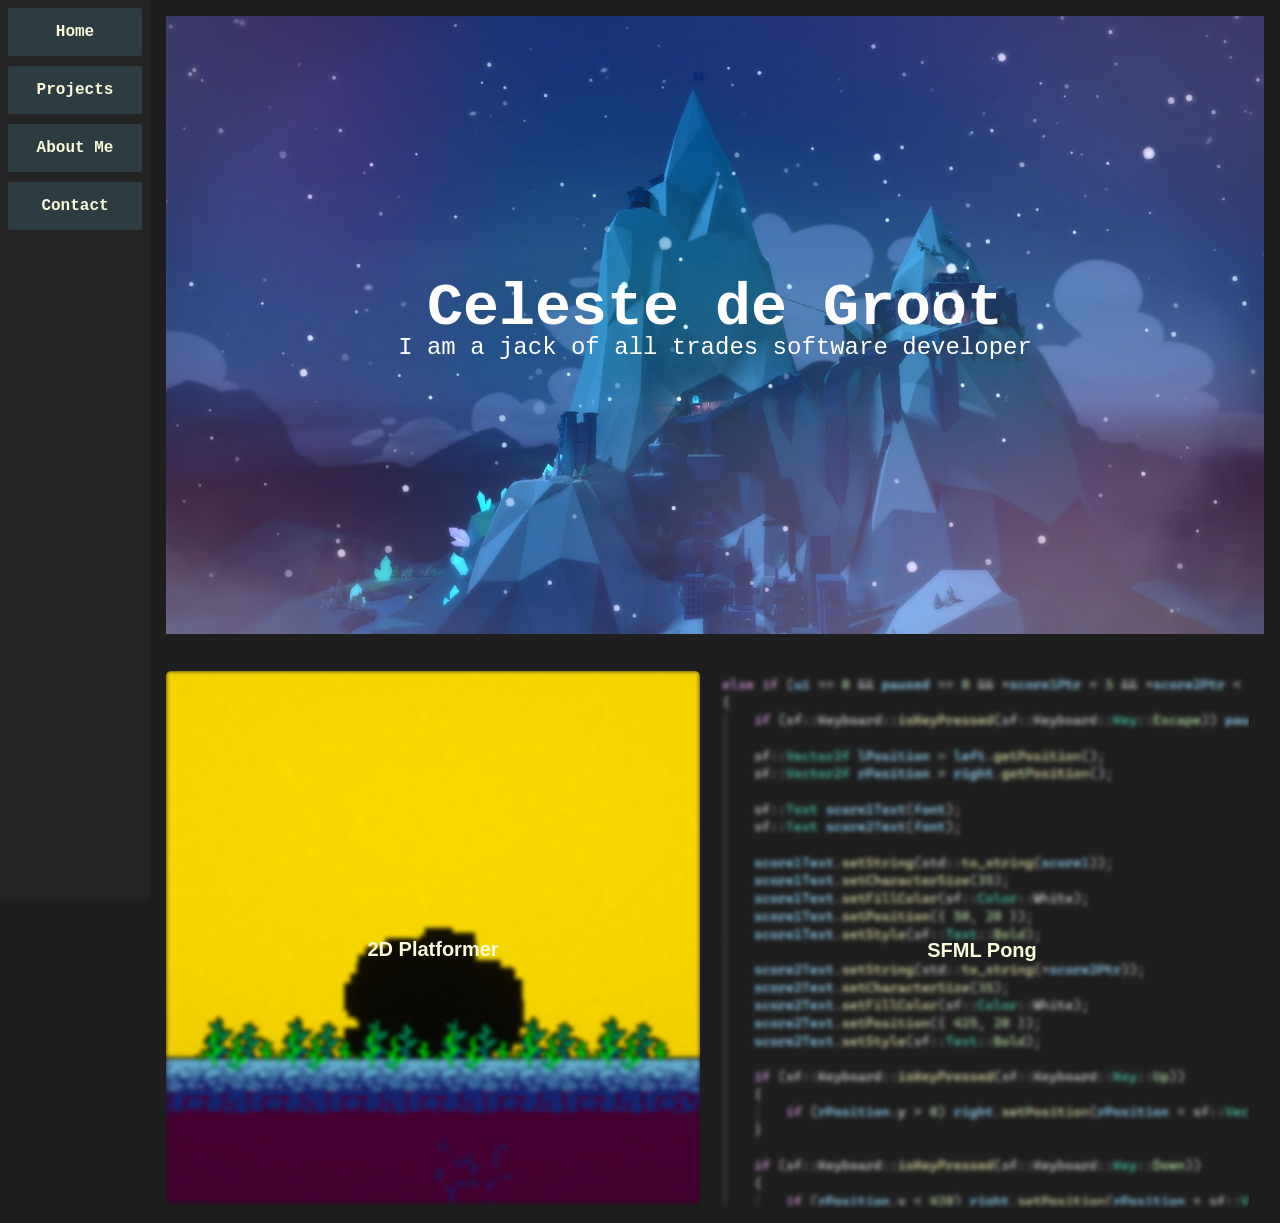
==== index.html @ 7720420e "Added home page" ====
<!DOCTYPE html>
<html lang="en">
<head>
    <meta charset="UTF-8">
    <meta name="viewport" content="width=device-width, initial-scale=1.0">
    <title>Celeste - Portfolio</title>
    <link rel="icon" type="image/x-icon" href="/favicon.ico">
    <link rel="stylesheet" href="styles.css">
</head>
<body>
    <div class="page-container">
        <div class="nav-bar">
            <a href="/#">Home</a>
            <a href="/#projects">Projects</a>
            <a href="/#about">About Me</a>
            <a href="/#contact">Contact</a>
        </div>

        <div class="content">
            <div class="home">
                <img src="/images/celestemountain.jpg" alt="Background image of a mountain">
                <h1>Celeste de Groot</h1>
                <p>I am a jack of all trades software developer</p>
            </div>

            <div class="projects" id="projects">
                <button type="button" onclick="location.href='/projects/2d-platformer';">
                    <h2>2D Platformer</h2>
                    <img src="/images/2d-platformer-bg.png" alt="2d-platformer preview">
                </button>

                <button type="button" onclick="location.href='/projects/sfml-pong';">
                    <h2>SFML Pong</h2>
                    <img src="/images/sfml-pong-bg.png" alt="sfml-pong preview">
                </button>
            </div>
        </div>
    </div>
</body>
</html>
---- styles.css ----
* {
    margin: 0;
    padding: 0;
    box-sizing: border-box;
    color: rgb(250, 250, 220);
}

body {
    background-color: rgb(30, 30, 30);
    font-family: 'JetBrains Mono', monospace;
    height: 100%;
}

html::-webkit-scrollbar {
    width: 0px;
}

.page-container {
    display: flex;
    flex-direction: row;
    height: 100%;
    width: 100%;
}

.nav-bar {
    position: fixed;
    z-index: 1;
    height: 100%;
    width: 150px;
    display: flex;
    justify-content: flex-start;
    flex-direction: column;
    padding: 3px;
    background-color: rgb(35, 35, 35);
}

.content {
    width: 100%;
    position: static;
    overflow: auto;
    margin-left: 150px;
}

.nav-bar a {
    display: block;
    background-color: rgb(45, 60, 65);
    padding: 15px 20px;
    margin: 5px;
    border-radius: 2px;
    text-decoration: none;
    text-align: center;
    font-weight: bold;
    transition: background-color 0.3s ease;
}

.nav-bar a:hover {
    background-color: rgb(60, 75, 80);
}

.home {
    position: relative;
    padding: relative;
    text-align: center;
    width: 100%;
    padding: 1rem;
}

.home img {
    position: relative;
    width: 100%;
    height: auto;
    object-fit: cover;
}

.home h1 {
    z-index: 1;
    left: 50%;
    top: 47%;
    transform: translate(-50%, -50%);
    width: 100%;
    position: absolute;
    font-size: 60px;
    font-weight: bold;
    color: rgb(255, 255, 255);
}

.home p {
    z-index: 1;
    left: 50%;
    top: 53%;
    transform: translate(-50%, -50%);
    position: absolute;
    width: 100%;
    font-size: 24px;
    color: rgb(255, 255, 255);
}

.projects {
    width: 100%;
    display: flex;
    flex-wrap: wrap;
    gap: 15px;
    padding: 1rem;
}

.projects button {
    width: calc(50% - 15px);
    height: max-content;
    border-radius: 5px;
    text-decoration: none;
    position: relative;
    border: none;
    overflow: hidden;
    cursor: pointer;
    background-color: transparent;
}

.projects button img {
    position: relative;
    width: 100%;
    height: 100%;
    object-fit: cover;
    filter: brightness(0.75);
    filter: blur(2px);
    transition: all 0.3s ease;
}

.projects button img:hover {
    transform: scale(1.01);
    filter: brightness(1);
    filter: blur(1px);
}

.projects button h2 {
    z-index: 1;
    left: 0;
    position: absolute;
    text-align: center;
    width: 100%;
    top: 50%;
}
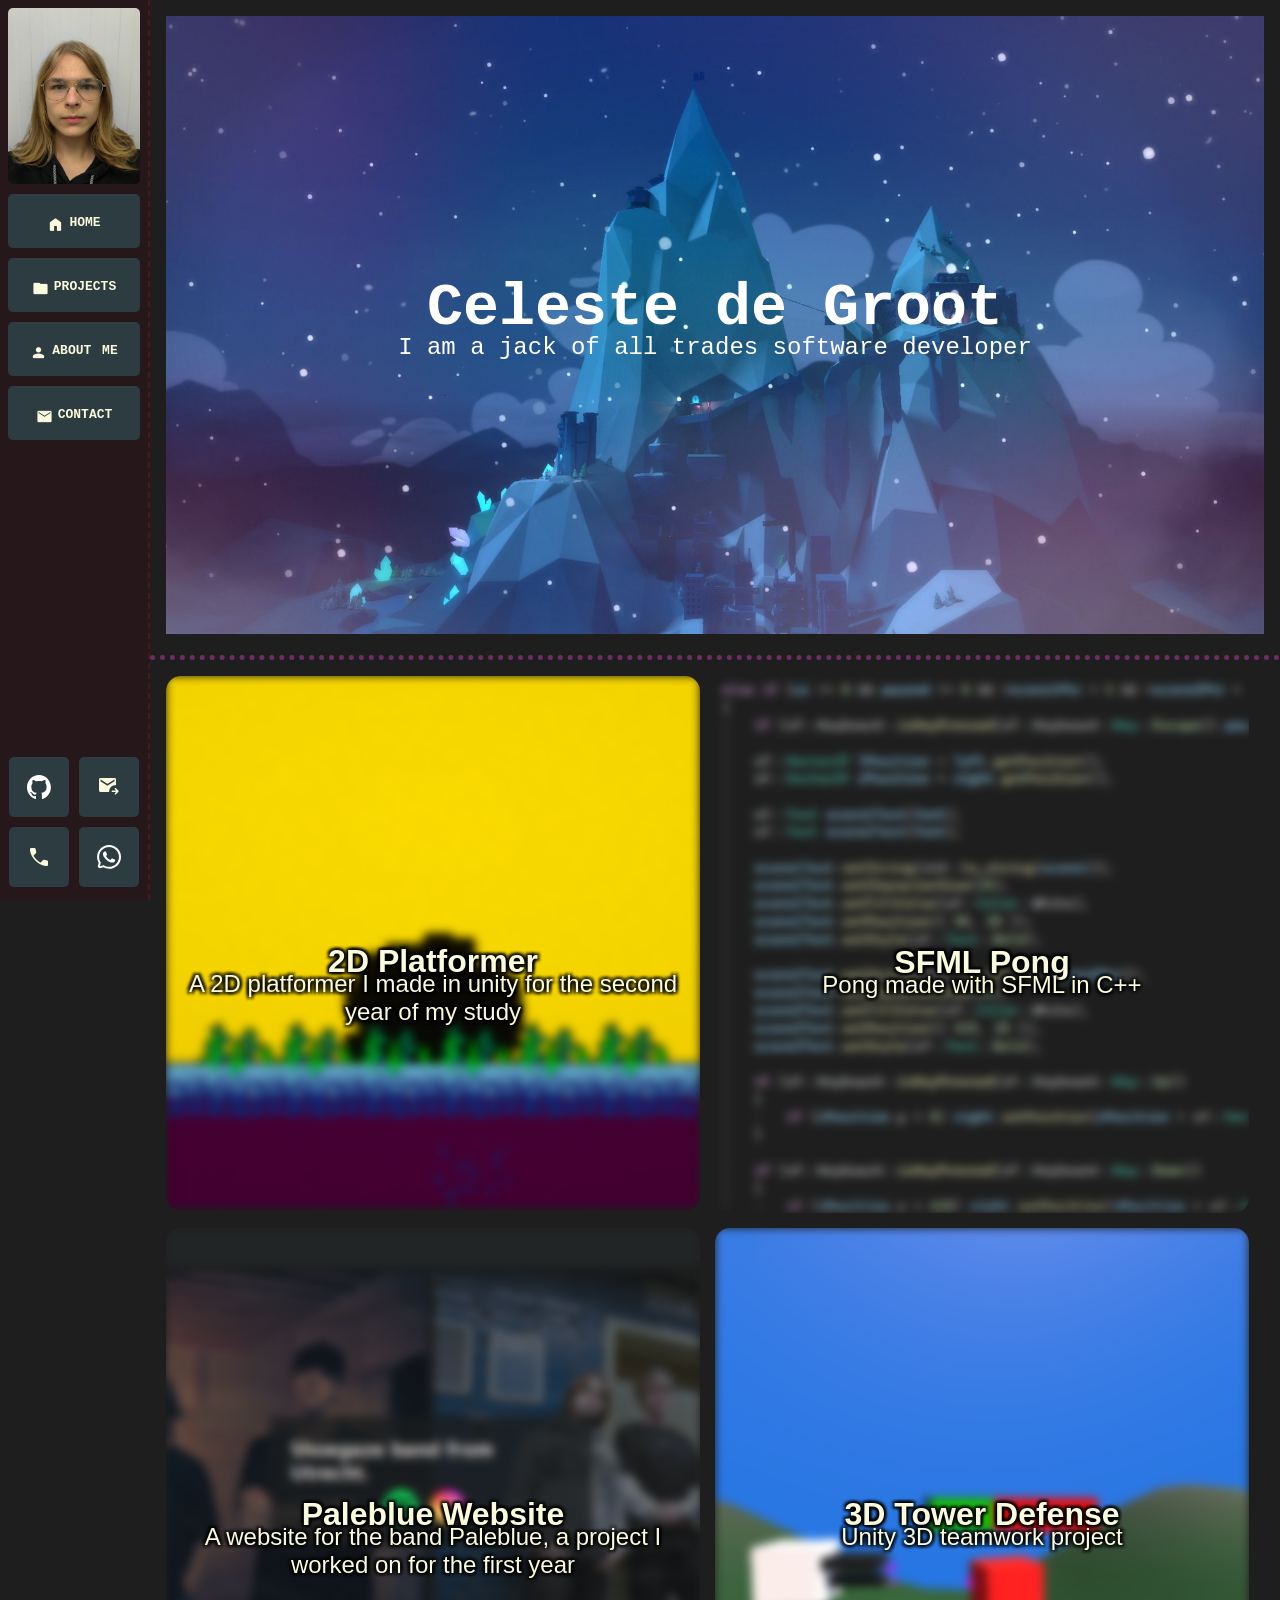
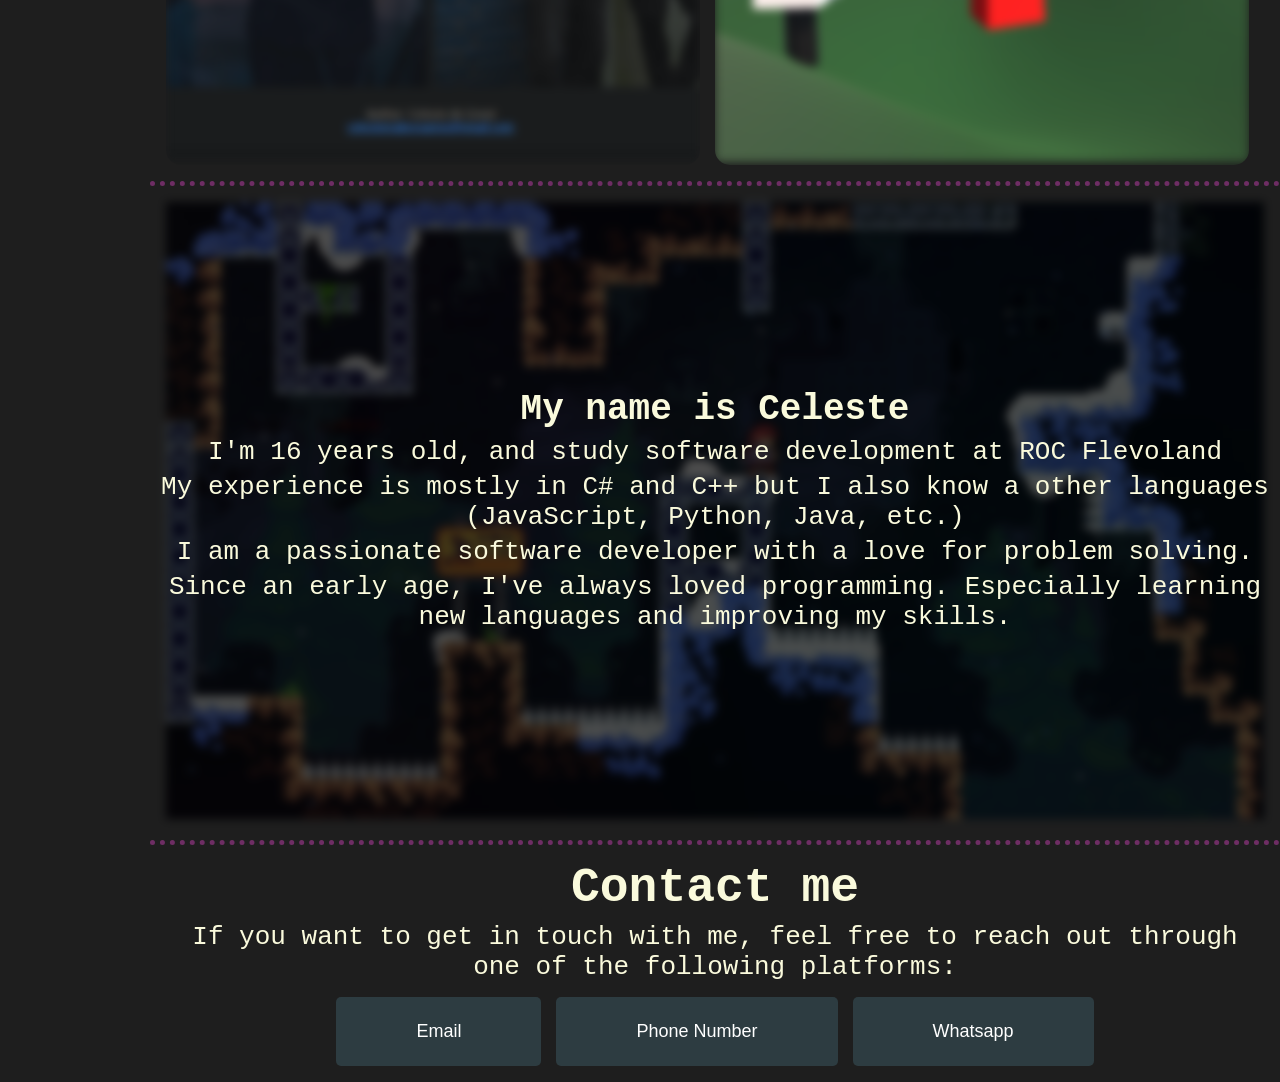
==== commit 47c2bce0: "Added content Added 2 more projects, a favicon, icons, about section and contact section" ====
--- a/index.html
+++ b/index.html
@@ -4,35 +4,91 @@
     <meta charset="UTF-8">
     <meta name="viewport" content="width=device-width, initial-scale=1.0">
     <title>Celeste - Portfolio</title>
-    <link rel="icon" type="image/x-icon" href="/favicon.ico">
+    <link rel="icon" type="image/x-icon" href="/images/favicon.png">
+    <link rel="stylesheet" href="https://fonts.googleapis.com/css2?family=Material+Symbols+Rounded:opsz,wght,FILL,GRAD@20..48,100..700,0..1,-50..200"/>
     <link rel="stylesheet" href="styles.css">
 </head>
 <body>
     <div class="page-container">
         <div class="nav-bar">
-            <a href="/#">Home</a>
-            <a href="/#projects">Projects</a>
-            <a href="/#about">About Me</a>
-            <a href="/#contact">Contact</a>
+            <img src="/images/portrait.png" alt="">
+
+            <a href="/#home"><i class="material-symbols-rounded">home</i>home</a>
+            <a href="/#projects"><i class="material-symbols-rounded">folder</i>projects</a>
+            <a href="/#about"><i class="material-symbols-rounded">person</i>about me</a>
+            <a href="/#contact"><i class="material-symbols-rounded">mail</i>contact</a>
+
+            <div class="nav-bar-bottom">
+                <button type="button" onclick="window.open('https://github.com/celestedegroot', 'blank').focus();">
+                    <img src="/images/github-mark-white.svg" alt="Github">
+                </button>
+
+                <button type="button" onclick="window.location.href='mailto:celestemakesgames@gmail.com';">
+                    <i class="material-symbols-rounded">outgoing_mail</i>
+                </button>
+
+                <button type="button" onclick="window.location.href='tel:+31618553603';">
+                    <i class="material-symbols-rounded">call</i>
+                </button>
+
+                <button type="button" onclick="window.open('https://wa.me/qr/Q57EPA2IT5N6C1', 'blank').focus();">
+                    <img src="/images/Digital_Glyph_White.svg" alt="WhatsApp">
+                </button>
+            </div>
         </div>
 
         <div class="content">
-            <div class="home">
+            <div class="home" id="home">
                 <img src="/images/celestemountain.jpg" alt="Background image of a mountain">
                 <h1>Celeste de Groot</h1>
                 <p>I am a jack of all trades software developer</p>
             </div>
 
             <div class="projects" id="projects">
-                <button type="button" onclick="location.href='/projects/2d-platformer';">
+                <button type="button" onclick="window.open('https://github.com/celestedegroot/2D', 'blank').focus();">
                     <h2>2D Platformer</h2>
+                    <p>A 2D platformer I made in unity for the second year of my study</p>
                     <img src="/images/2d-platformer-bg.png" alt="2d-platformer preview">
                 </button>
 
-                <button type="button" onclick="location.href='/projects/sfml-pong';">
+                <button type="button" onclick="window.open('https://github.com/celestedegroot/Pong-Cpp', 'blank').focus();">
                     <h2>SFML Pong</h2>
+                    <p>Pong made with SFML in C++</p>
                     <img src="/images/sfml-pong-bg.png" alt="sfml-pong preview">
                 </button>
+
+                <button type="button" onclick="window.open('https://paleblue.celeste.games', 'blank').focus();">
+                    <h2>Paleblue Website</h2>
+                    <p>A website for the band Paleblue, a project I worked on for the first year</p>
+                    <img src="/images/paleblue-website-bg.png" alt="paleblue-website preview">
+                </button>
+
+                <button type="button" onclick="window.open('https://github.com/celestedegroot/TD-Project', 'blank').focus();">
+                    <h2>3D Tower Defense</h2>
+                    <p>Unity 3D teamwork project</p>
+                    <img src="/images/td-bg.png" alt="3d-tower-defense preview">
+                </button>
+            </div>
+
+            <div class="about" id="about">
+                <img src="/images/about-bg.jpg" alt="About me background image">
+                <div class="about-text">
+                    <h2>My name is Celeste</h2>
+                    <p>I'm 16 years old, and study software development at ROC Flevoland</p>
+                    <p>My experience is mostly in C# and C++ but I also know a other languages (JavaScript, Python, Java, etc.)</p>
+                    <p>I am a passionate software developer with a love for problem solving.</p>
+                    <p>Since an early age, I've always loved programming. Especially learning new languages and improving my skills.</p>
+                </div>
+            </div>
+
+            <div class="contact" id="contact">
+                <h1>Contact me</h1>
+                <p>If you want to get in touch with me, feel free to reach out through one of the following platforms:</p>
+                <div class="contact-links">
+                    <button onclick="window.location.href='mailto:celestemakesgames@gmail.com'">Email</button>
+                    <button onclick="window.location.href='tel:+31618553603'">Phone Number</button>
+                    <button onclick="window.open('https://wa.me/qr/Q57EPA2IT5N6C1', 'blank').focus();">Whatsapp</button>
+                </div>
             </div>
         </div>
     </div>
--- a/styles.css
+++ b/styles.css
@@ -29,9 +29,20 @@
     width: 150px;
     display: flex;
     justify-content: flex-start;
+    border-style: none dashed none none;
+    border-color: rgb(70, 25, 30);
+    border-width: 2px;
+    background-color: rgb(38, 23, 26);
     flex-direction: column;
     padding: 3px;
-    background-color: rgb(35, 35, 35);
+}
+
+.material-symbols-rounded {
+  font-variation-settings:
+  'FILL' 1,
+  'wght' 400,
+  'GRAD' 0,
+  'opsz' 48;
 }
 
 .content {
@@ -39,30 +50,84 @@
     position: static;
     overflow: auto;
     margin-left: 150px;
+}
+
+.nav-bar img {
+    border-radius: 5px;
+    margin: 5px;
+    display: block;
+    object-fit: cover;
 }
 
 .nav-bar a {
     display: block;
     background-color: rgb(45, 60, 65);
     padding: 15px 20px;
+    border-radius: 5px;
     margin: 5px;
-    border-radius: 2px;
+    gap: 5px;
     text-decoration: none;
+    display: flex;
+    align-content: center;
+    justify-content: center;
+    align-items: center;
     text-align: center;
     font-weight: bold;
-    transition: background-color 0.3s ease;
+    font-size: 18px;
+    font-variant: small-caps;
+    transition: all 0.2s ease-in-out;
 }
 
 .nav-bar a:hover {
     background-color: rgb(60, 75, 80);
+    transform: scale(1.02);
+}
+
+.nav-bar-bottom {
+    margin-top: auto;
+    margin-bottom: 10px;
+    display: flex;
+    flex-direction: row;
+    flex-wrap: wrap;
+    gap: 10px;
+    align-items: center;
+    justify-content: center;
+}
+
+.nav-bar-bottom button {
+    position: relative;
+    padding: 18px;
+    width: 60px;
+    height: 60px;
+    background-color: rgb(45, 60, 65);
+    border: none;
+    border-radius: 5px;
+    display: flex;
+    align-items: center;
+    justify-content: center;
+    cursor: pointer;
+    transition: all 0.2s ease-in-out;
+}
+
+.nav-bar-bottom button img {
+    position: relative;
+    width: max-content;
+    height: 100%;
+}
+
+.nav-bar-bottom button:hover {
+    background-color: rgb(60, 75, 80);
+    transform: scale(1.05);
 }
 
 .home {
     position: relative;
-    padding: relative;
     text-align: center;
     width: 100%;
     padding: 1rem;
+    border-style: none none dotted none;
+    border-color: rgb(110, 45, 100);
+    border-width: 5px;
 }
 
 .home img {
@@ -101,18 +166,22 @@
     flex-wrap: wrap;
     gap: 15px;
     padding: 1rem;
+    border-style: none none dotted none;
+    border-color: rgb(110, 45, 100);
+    border-width: 5px;
 }
 
 .projects button {
     width: calc(50% - 15px);
     height: max-content;
-    border-radius: 5px;
+    border-radius: 15px;
     text-decoration: none;
     position: relative;
     border: none;
     overflow: hidden;
     cursor: pointer;
     background-color: transparent;
+    transition: all 0.2s ease-in-out;
 }
 
 .projects button img {
@@ -121,14 +190,18 @@
     height: 100%;
     object-fit: cover;
     filter: brightness(0.75);
-    filter: blur(2px);
-    transition: all 0.3s ease;
-}
-
-.projects button img:hover {
+    filter: blur(5px);
+    transition: all 0.2s ease-in-out;
+}
+
+.projects button:hover{
+    transform: scale(1.01);
+}
+
+.projects button:hover img {
     transform: scale(1.01);
     filter: brightness(1);
-    filter: blur(1px);
+    filter: blur(0px);
 }
 
 .projects button h2 {
@@ -136,6 +209,100 @@
     left: 0;
     position: absolute;
     text-align: center;
+    font-size: 32px;
     width: 100%;
     top: 50%;
-}
+    text-shadow: -2px -2px 3px black, 2px -2px 3px black, -2px 2px 3px black, 2px 2px 3px black;
+}
+
+.projects button p {
+    z-index: 1;
+    left: 0;
+    position: absolute;
+    text-align: center;
+    font-size: 24px;
+    width: 100%;
+    top: 55%;
+    text-shadow: -2px -2px 3px black, 2px -2px 3px black, -2px 2px 3px black, 2px 2px 3px black;
+}
+
+.about {
+    position: relative;
+    width: 100%;
+    padding: 1rem;
+    border-style: none none dotted none;
+    border-color: rgb(110, 45, 100);
+    border-width: 5px;
+}
+
+.about img {
+    width: 100%;
+    height: auto;
+    object-fit: cover;
+    filter: blur(5px) brightness(0.3);
+}
+
+.about-text {
+    position: absolute;
+    top: 50%;
+    left: 50%;
+    transform: translate(-50%, -50%);
+    color: rgb(255, 255, 255);
+    text-align: center;
+    width: 100%;
+}
+
+.about-text h2 {
+    font-size: 36px;
+    margin-bottom: 7px;
+}
+
+.about-text p {
+    font-size: 26px;
+    margin-bottom: 5px;
+}
+
+.contact {
+    position: relative;
+    width: 100%;
+    padding: 1rem;
+    display: flex;
+    align-items: center;
+    justify-content: center;
+    flex-direction: column;
+}
+
+.contact h1 {
+    font-size: 48px;
+    font-weight: bold;
+    margin-bottom: 7px;
+    text-align: center;
+}
+
+.contact p {
+    font-size: 26px;
+    margin-bottom: 5px;
+    text-align: center;
+}
+
+.contact-links {
+    display: flex;
+    gap: 15px;
+    margin-top: 10px;
+}
+
+.contact-links button {
+    padding: 1.5rem 5rem;
+    font-size: 18px;
+    border: none;
+    border-radius: 5px;
+    cursor: pointer;
+    background-color: rgb(45, 60, 65);
+    color: rgb(255, 255, 255);
+    transition: all 0.2s ease-in-out;
+}
+
+.contact-links button:hover {
+    background-color: rgb(60, 75, 80);
+    transform: scale(1.02);
+}
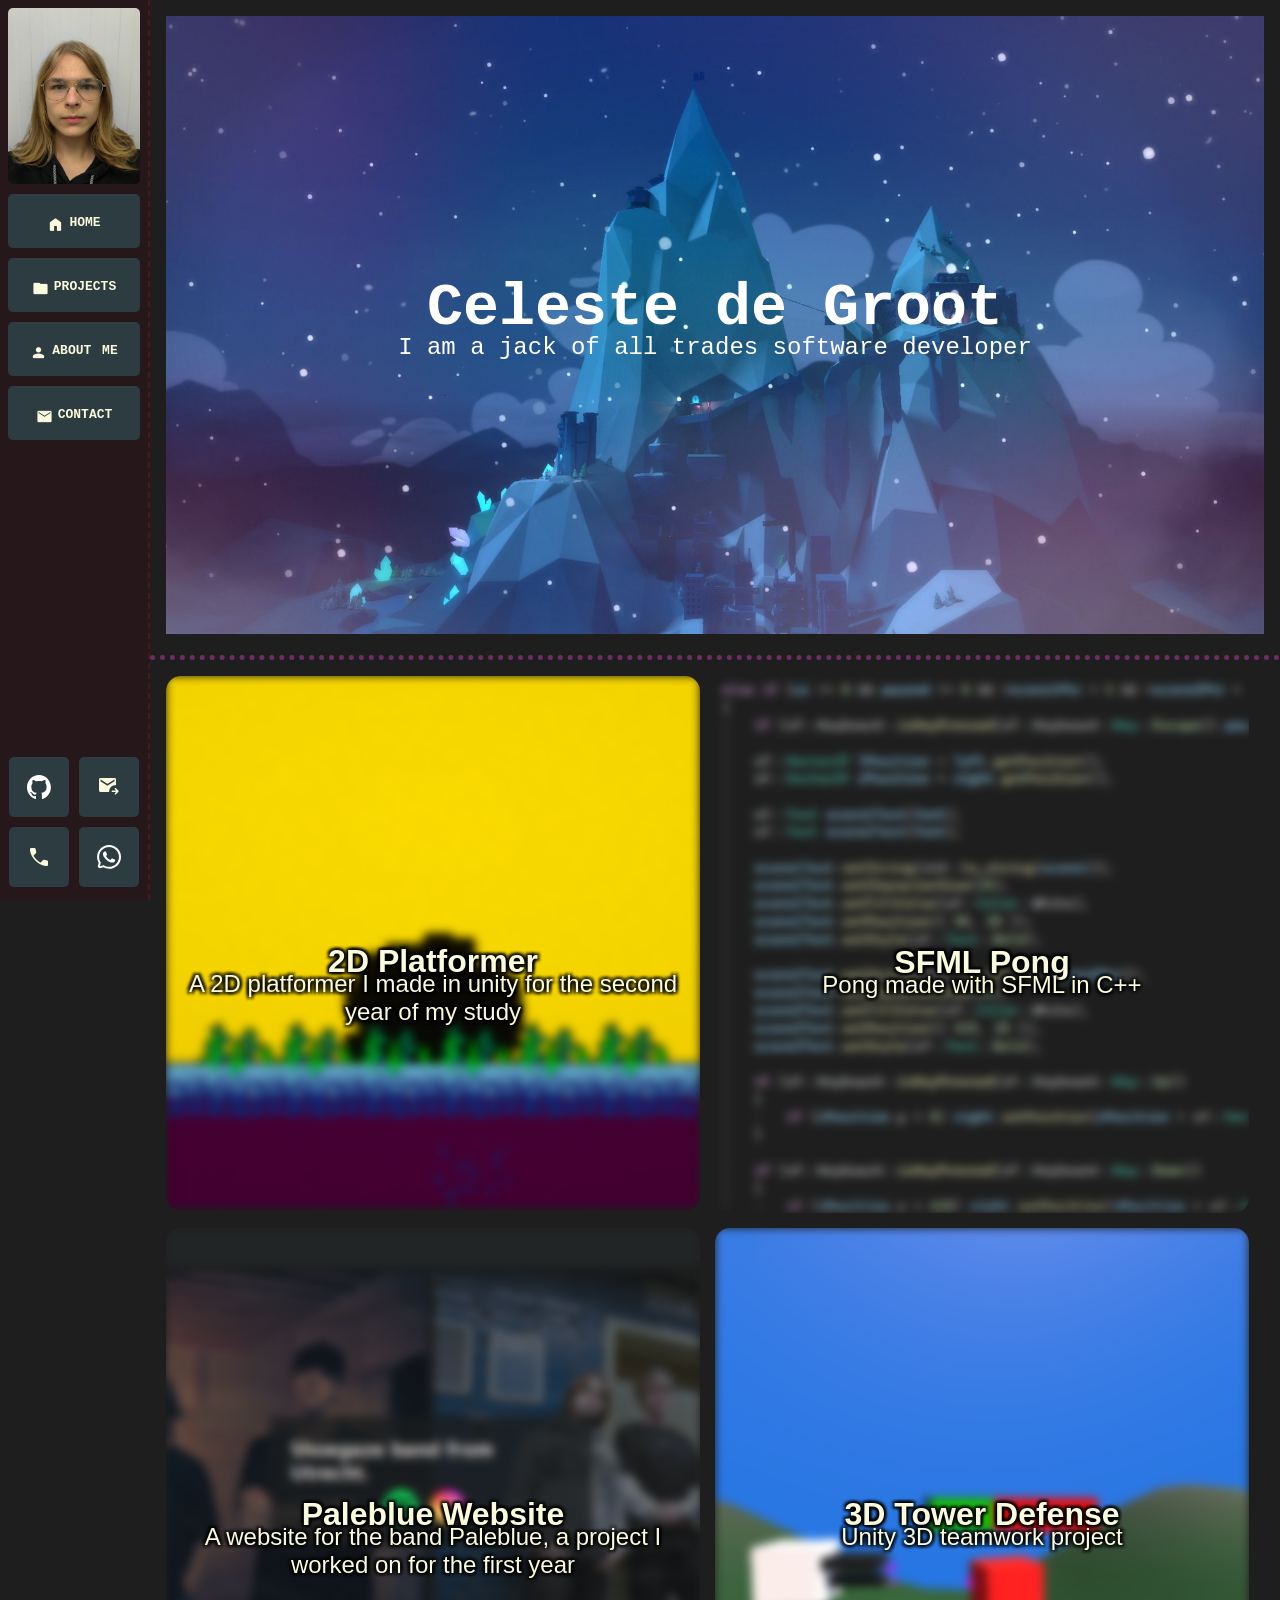
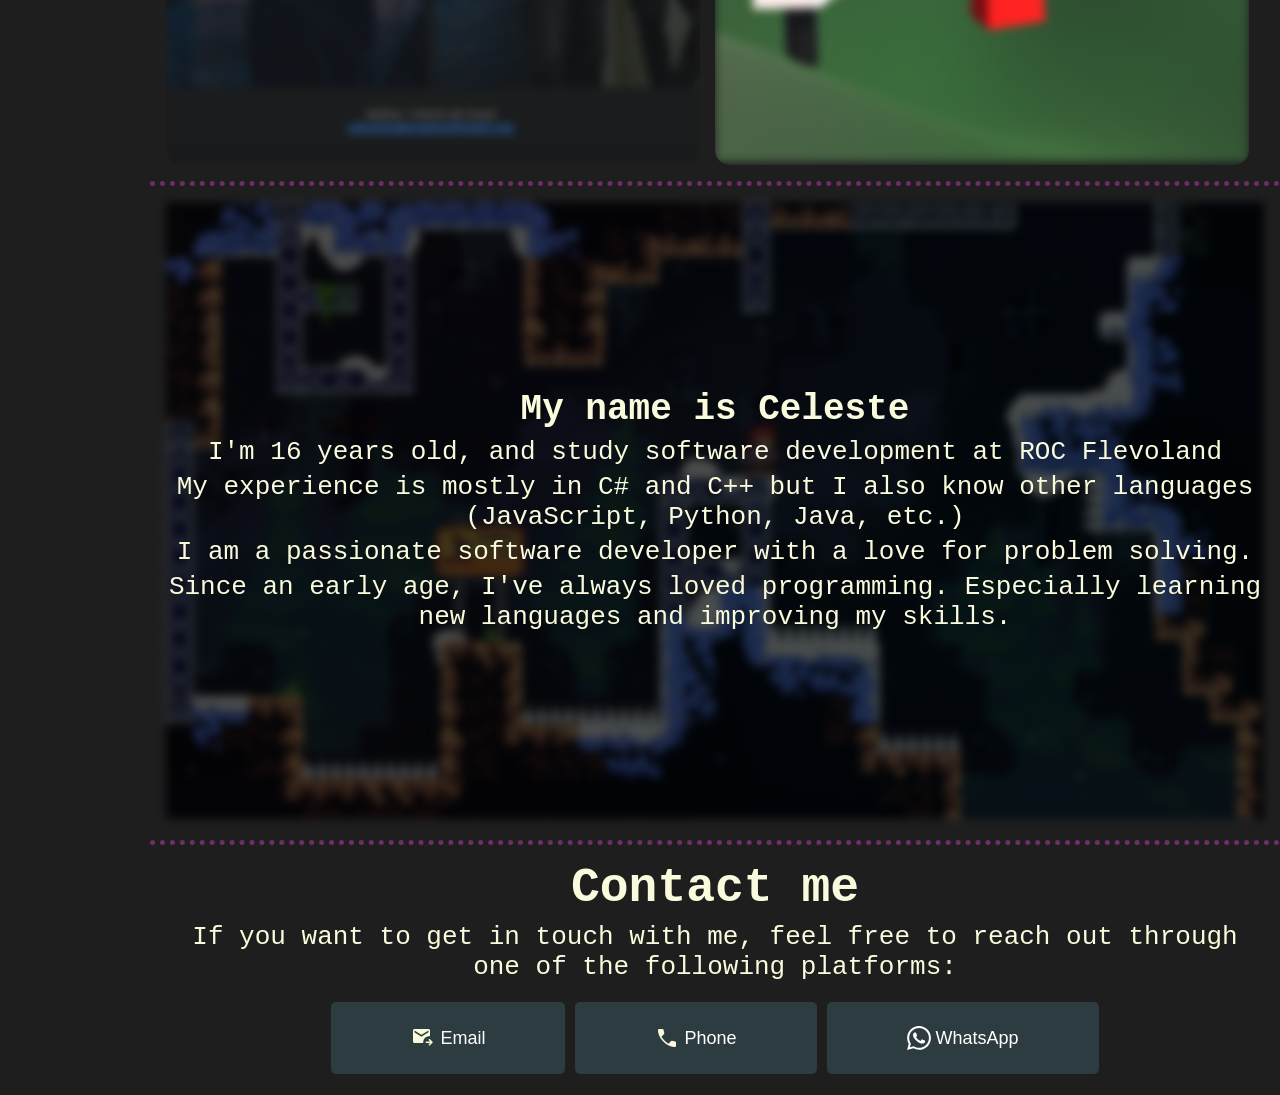
==== commit 51bb5ff6: "Updated text and icons" ====
--- a/index.html
+++ b/index.html
@@ -20,7 +20,9 @@
 
             <div class="nav-bar-bottom">
                 <button type="button" onclick="window.open('https://github.com/celestedegroot', 'blank').focus();">
+                    
                     <img src="/images/github-mark-white.svg" alt="Github">
+
                 </button>
 
                 <button type="button" onclick="window.location.href='mailto:celestemakesgames@gmail.com';">
@@ -75,7 +77,7 @@
                 <div class="about-text">
                     <h2>My name is Celeste</h2>
                     <p>I'm 16 years old, and study software development at ROC Flevoland</p>
-                    <p>My experience is mostly in C# and C++ but I also know a other languages (JavaScript, Python, Java, etc.)</p>
+                    <p>My experience is mostly in C# and C++ but I also know other languages (JavaScript, Python, Java, etc.)</p>
                     <p>I am a passionate software developer with a love for problem solving.</p>
                     <p>Since an early age, I've always loved programming. Especially learning new languages and improving my skills.</p>
                 </div>
@@ -85,9 +87,20 @@
                 <h1>Contact me</h1>
                 <p>If you want to get in touch with me, feel free to reach out through one of the following platforms:</p>
                 <div class="contact-links">
-                    <button onclick="window.location.href='mailto:celestemakesgames@gmail.com'">Email</button>
-                    <button onclick="window.location.href='tel:+31618553603'">Phone Number</button>
-                    <button onclick="window.open('https://wa.me/qr/Q57EPA2IT5N6C1', 'blank').focus();">Whatsapp</button>
+                    <button onclick="window.location.href='mailto:celestemakesgames@gmail.com'">
+                        <i class="material-symbols-rounded">outgoing_mail</i>
+                        Email
+                    </button>
+
+                    <button onclick="window.location.href='tel:+31618553603'">
+                        <i class="material-symbols-rounded">call</i>
+                        Phone
+                    </button>
+
+                    <button onclick="window.open('https://wa.me/qr/Q57EPA2IT5N6C1', 'blank').focus();">
+                        <img src="/images/Digital_Glyph_White.svg">
+                        WhatsApp
+                    </button>
                 </div>
             </div>
         </div>
--- a/styles.css
+++ b/styles.css
@@ -9,6 +9,10 @@
     background-color: rgb(30, 30, 30);
     font-family: 'JetBrains Mono', monospace;
     height: 100%;
+}
+
+html {
+    scroll-behavior: smooth;
 }
 
 html::-webkit-scrollbar {
@@ -287,7 +291,6 @@
 
 .contact-links {
     display: flex;
-    gap: 15px;
     margin-top: 10px;
 }
 
@@ -295,8 +298,13 @@
     padding: 1.5rem 5rem;
     font-size: 18px;
     border: none;
+    margin: 5px;
     border-radius: 5px;
     cursor: pointer;
+    display: flex;
+    align-items: center;
+    justify-content: center;
+    gap: 5px;
     background-color: rgb(45, 60, 65);
     color: rgb(255, 255, 255);
     transition: all 0.2s ease-in-out;
@@ -305,4 +313,9 @@
 .contact-links button:hover {
     background-color: rgb(60, 75, 80);
     transform: scale(1.02);
+}
+
+.contact-links button img {
+    width: 24px;
+    height: 24px;
 }
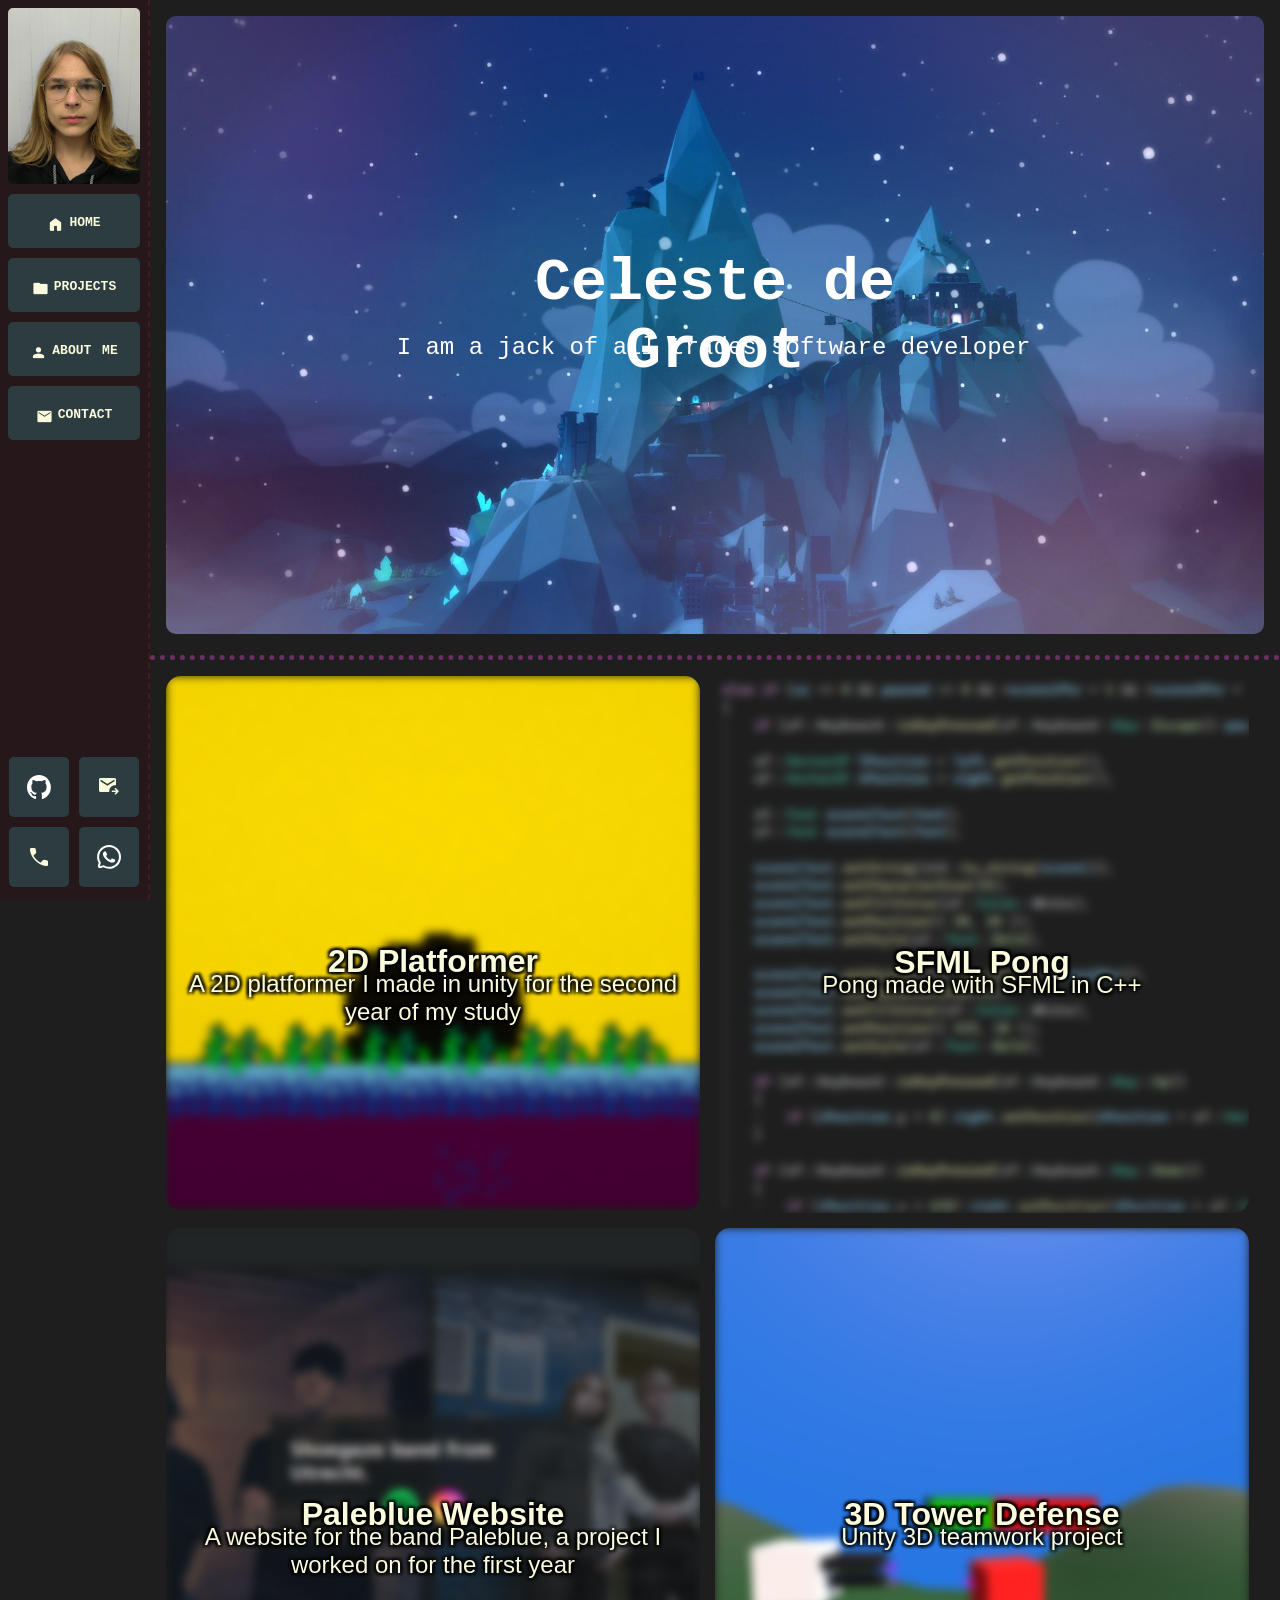
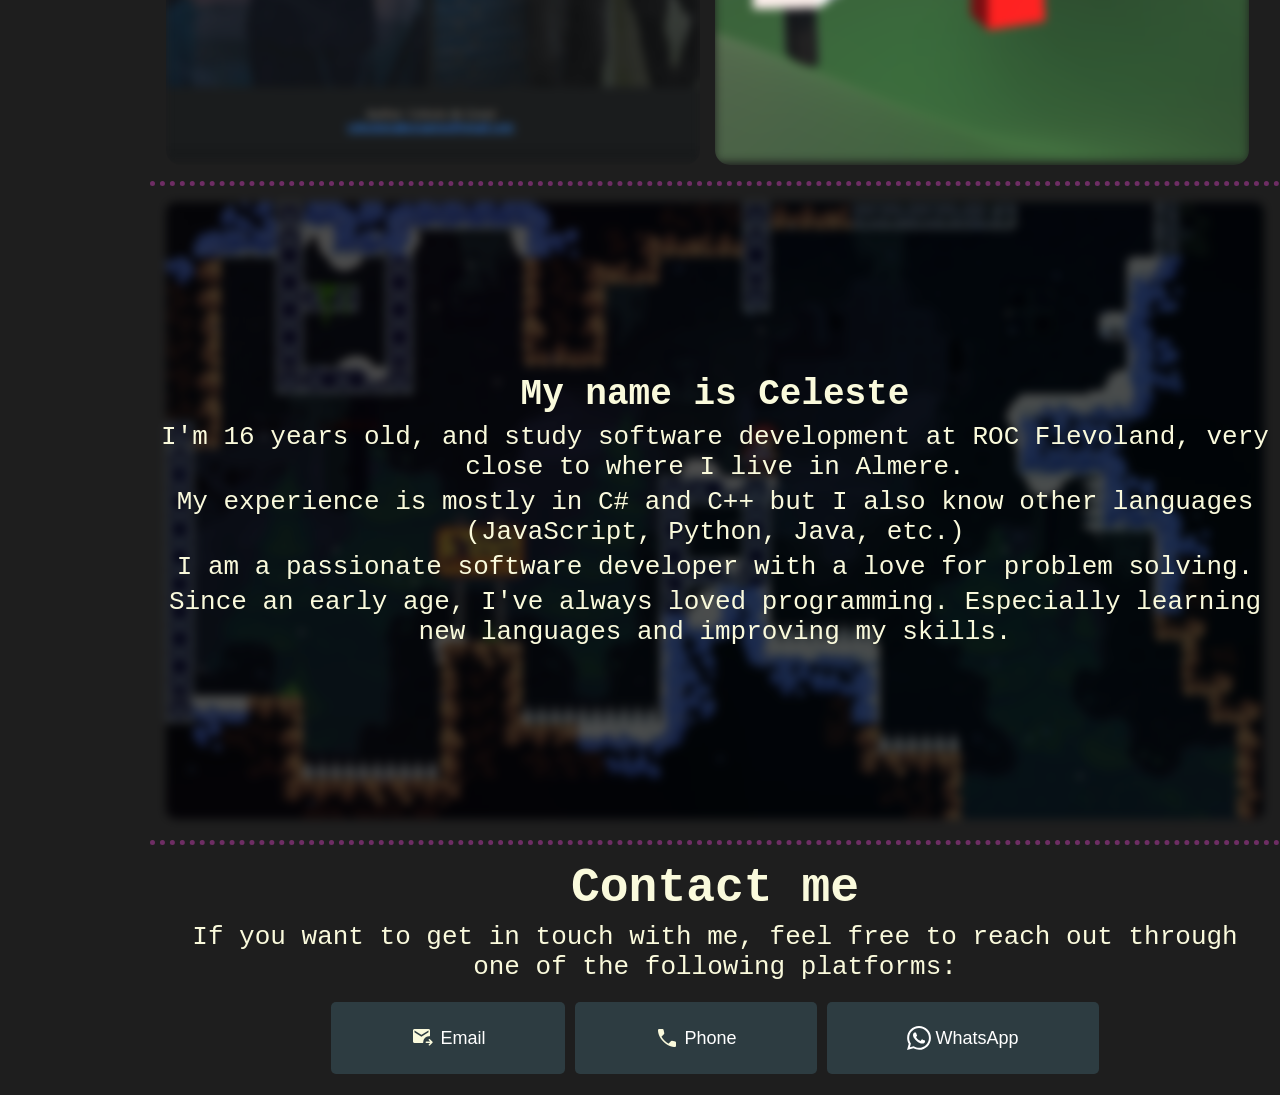
==== commit eb065ca4: "Added animation" ====
--- a/index.html
+++ b/index.html
@@ -76,7 +76,7 @@
                 <img src="/images/about-bg.jpg" alt="About me background image">
                 <div class="about-text">
                     <h2>My name is Celeste</h2>
-                    <p>I'm 16 years old, and study software development at ROC Flevoland</p>
+                    <p>I'm 16 years old, and study software development at ROC Flevoland, very close to where I live in Almere.</p>
                     <p>My experience is mostly in C# and C++ but I also know other languages (JavaScript, Python, Java, etc.)</p>
                     <p>I am a passionate software developer with a love for problem solving.</p>
                     <p>Since an early age, I've always loved programming. Especially learning new languages and improving my skills.</p>
--- a/styles.css
+++ b/styles.css
@@ -139,14 +139,14 @@
     width: 100%;
     height: auto;
     object-fit: cover;
+    border-radius: 10px;
 }
 
 .home h1 {
     z-index: 1;
     left: 50%;
-    top: 47%;
+    top: 48.5%;
     transform: translate(-50%, -50%);
-    width: 100%;
     position: absolute;
     font-size: 60px;
     font-weight: bold;
@@ -162,6 +162,20 @@
     width: 100%;
     font-size: 24px;
     color: rgb(255, 255, 255);
+    border-right: .15em solid rgb(30, 30, 30);
+    white-space: nowrap;
+    overflow: hidden;
+    animation: typing 3s steps(50, end), blink-caret .75s step-end infinite;
+}
+
+@keyframes typing {
+  from { width: 0 }
+  to { width: 33% }
+}
+
+@keyframes blink-caret {
+  from, to { border-color: transparent }
+  50% { border-color: rgb(30, 30, 30); }
 }
 
 .projects {
@@ -243,6 +257,7 @@
     width: 100%;
     height: auto;
     object-fit: cover;
+    border-radius: 10px;
     filter: blur(5px) brightness(0.3);
 }
 
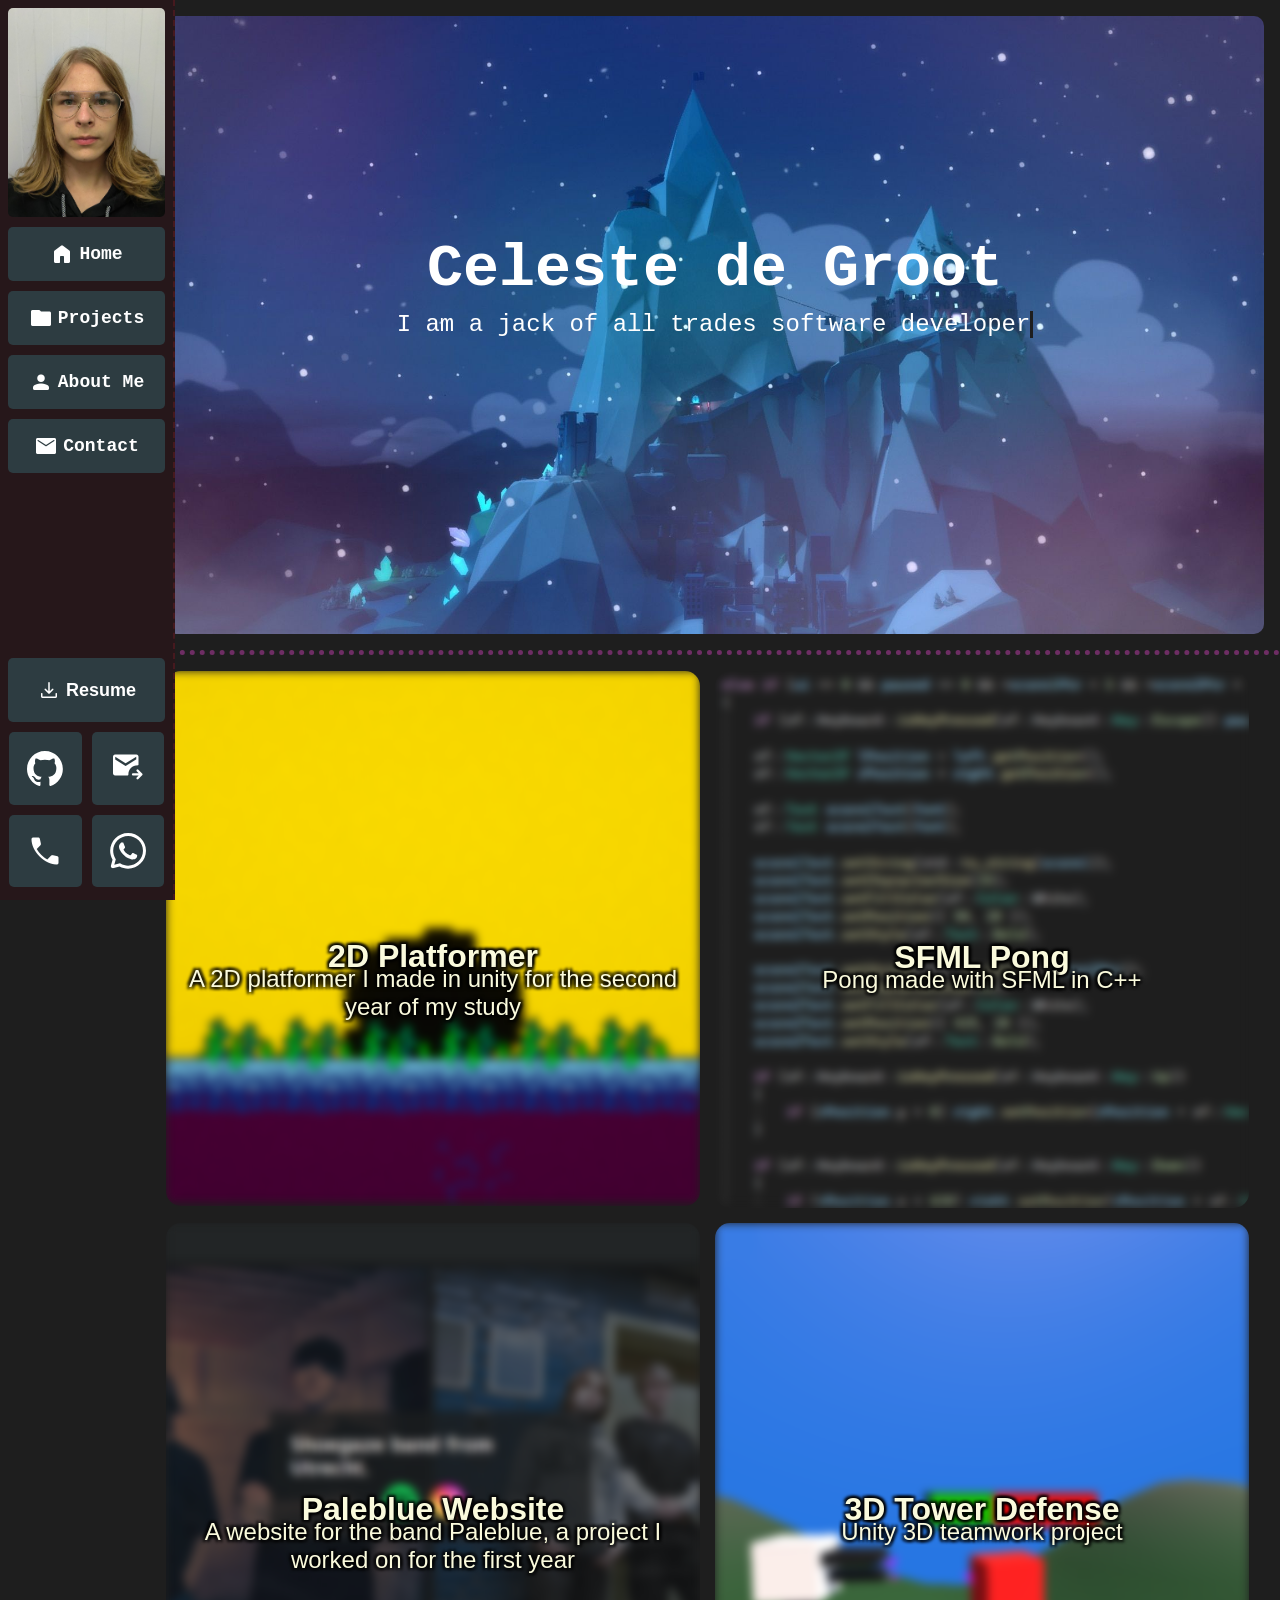
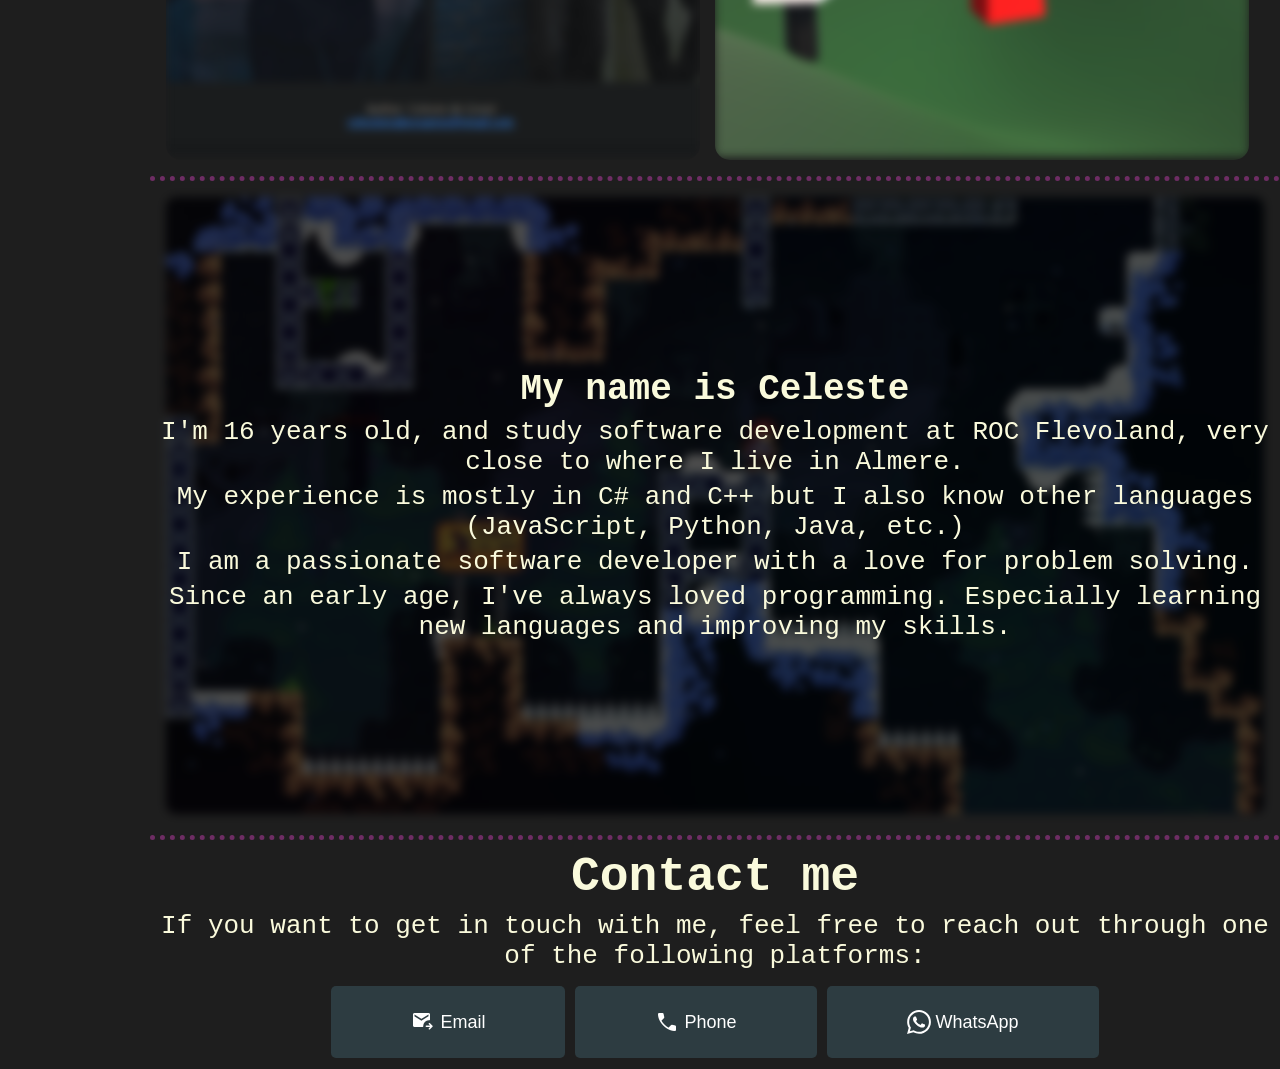
==== commit 7ac5cc2b: "Added resume and edited details" ====
--- a/index.html
+++ b/index.html
@@ -11,18 +11,24 @@
 <body>
     <div class="page-container">
         <div class="nav-bar">
-            <img src="/images/portrait.png" alt="">
+            <img src="/images/portrait.png" draggable="false" alt="Portrait of Celeste">
 
-            <a href="/#home"><i class="material-symbols-rounded">home</i>home</a>
-            <a href="/#projects"><i class="material-symbols-rounded">folder</i>projects</a>
-            <a href="/#about"><i class="material-symbols-rounded">person</i>about me</a>
-            <a href="/#contact"><i class="material-symbols-rounded">mail</i>contact</a>
+            <a href="/#home"><i class="material-symbols-rounded">home</i>Home</a>
+            <a href="/#projects"><i class="material-symbols-rounded">folder</i>Projects</a>
+            <a href="/#about"><i class="material-symbols-rounded">person</i>About Me</a>
+            <a href="/#contact"><i class="material-symbols-rounded">mail</i>Contact</a>
+
+            <div class="nav-bar-mid">
+                <form method="get" action="/CV.pdf">
+                    <button type="submit">
+                        <i class="material-symbols-rounded">download</i>Resume
+                    </button>
+                </form>
+            </div>
 
             <div class="nav-bar-bottom">
                 <button type="button" onclick="window.open('https://github.com/celestedegroot', 'blank').focus();">
-                    
-                    <img src="/images/github-mark-white.svg" alt="Github">
-
+                    <img src="/images/github-mark-white.svg" draggable="false" alt="Github">
                 </button>
 
                 <button type="button" onclick="window.location.href='mailto:celestemakesgames@gmail.com';">
@@ -34,14 +40,14 @@
                 </button>
 
                 <button type="button" onclick="window.open('https://wa.me/qr/Q57EPA2IT5N6C1', 'blank').focus();">
-                    <img src="/images/Digital_Glyph_White.svg" alt="WhatsApp">
+                    <img src="/images/Digital_Glyph_White.svg" draggable="false" alt="WhatsApp">
                 </button>
             </div>
         </div>
 
         <div class="content">
             <div class="home" id="home">
-                <img src="/images/celestemountain.jpg" alt="Background image of a mountain">
+                <img src="/images/celestemountain.jpg" draggable="false" alt="Background image of a mountain">
                 <h1>Celeste de Groot</h1>
                 <p>I am a jack of all trades software developer</p>
             </div>
@@ -50,30 +56,30 @@
                 <button type="button" onclick="window.open('https://github.com/celestedegroot/2D', 'blank').focus();">
                     <h2>2D Platformer</h2>
                     <p>A 2D platformer I made in unity for the second year of my study</p>
-                    <img src="/images/2d-platformer-bg.png" alt="2d-platformer preview">
+                    <img src="/images/2d-platformer-bg.png" draggable="false" alt="2d-platformer preview">
                 </button>
 
                 <button type="button" onclick="window.open('https://github.com/celestedegroot/Pong-Cpp', 'blank').focus();">
                     <h2>SFML Pong</h2>
                     <p>Pong made with SFML in C++</p>
-                    <img src="/images/sfml-pong-bg.png" alt="sfml-pong preview">
+                    <img src="/images/sfml-pong-bg.png" draggable="false" alt="sfml-pong preview">
                 </button>
 
                 <button type="button" onclick="window.open('https://paleblue.celeste.games', 'blank').focus();">
                     <h2>Paleblue Website</h2>
                     <p>A website for the band Paleblue, a project I worked on for the first year</p>
-                    <img src="/images/paleblue-website-bg.png" alt="paleblue-website preview">
+                    <img src="/images/paleblue-website-bg.png" draggable="false" alt="paleblue-website preview">
                 </button>
 
                 <button type="button" onclick="window.open('https://github.com/celestedegroot/TD-Project', 'blank').focus();">
                     <h2>3D Tower Defense</h2>
                     <p>Unity 3D teamwork project</p>
-                    <img src="/images/td-bg.png" alt="3d-tower-defense preview">
+                    <img src="/images/td-bg.png" draggable="false" alt="3d-tower-defense preview">
                 </button>
             </div>
 
             <div class="about" id="about">
-                <img src="/images/about-bg.jpg" alt="About me background image">
+                <img src="/images/about-bg.jpg" draggable="false" alt="About me background image">
                 <div class="about-text">
                     <h2>My name is Celeste</h2>
                     <p>I'm 16 years old, and study software development at ROC Flevoland, very close to where I live in Almere.</p>
@@ -98,7 +104,7 @@
                     </button>
 
                     <button onclick="window.open('https://wa.me/qr/Q57EPA2IT5N6C1', 'blank').focus();">
-                        <img src="/images/Digital_Glyph_White.svg">
+                        <img src="/images/Digital_Glyph_White.svg" draggable="false" alt="WhatsApp">
                         WhatsApp
                     </button>
                 </div>
--- a/styles.css
+++ b/styles.css
@@ -30,7 +30,7 @@
     position: fixed;
     z-index: 1;
     height: 100%;
-    width: 150px;
+    width: 175px;
     display: flex;
     justify-content: flex-start;
     border-style: none dashed none none;
@@ -66,6 +66,7 @@
 .nav-bar a {
     display: block;
     background-color: rgb(45, 60, 65);
+    color: rgb(255, 255, 255);
     padding: 15px 20px;
     border-radius: 5px;
     margin: 5px;
@@ -78,8 +79,11 @@
     text-align: center;
     font-weight: bold;
     font-size: 18px;
-    font-variant: small-caps;
-    transition: all 0.2s ease-in-out;
+    transition: all 0.2s ease-in-out;
+}
+
+.nav-bar a i {
+    color: rgb(255, 255, 255);
 }
 
 .nav-bar a:hover {
@@ -87,8 +91,48 @@
     transform: scale(1.02);
 }
 
+.nav-bar-mid {
+    margin-top: auto;
+    display: flex;
+    align-items: center;
+    justify-content: center;
+}
+
+.nav-bar-mid form {
+    width: 100%;
+    margin: 5px;
+    margin-bottom: 10px;
+}
+
+.nav-bar-mid button {
+    background-color: rgb(45, 60, 65);
+    position: relative;
+    font-size: 18px;
+    font-weight: bold;
+    color: rgb(255, 255, 255);
+    width: 100%;
+    padding: 20px 10px;
+    gap: 5px;
+    border: none;
+    border-radius: 5px;
+    display: flex;
+    align-items: center;
+    justify-content: center;
+    cursor: pointer;
+    transition: all 0.2s ease-in-out;
+}
+
+.nav-bar-mid button i {
+    color: rgb(255, 255, 255);
+}
+
+.nav-bar-mid button:hover {
+    background-color: rgb(60, 75, 80);
+    transform: scale(1.05);
+}
+
 .nav-bar-bottom {
-    margin-top: auto;
+    margin-top: 0;
     margin-bottom: 10px;
     display: flex;
     flex-direction: row;
@@ -100,9 +144,8 @@
 
 .nav-bar-bottom button {
     position: relative;
-    padding: 18px;
-    width: 60px;
-    height: 60px;
+    width: 72.5px;
+    height: 72.5px;
     background-color: rgb(45, 60, 65);
     border: none;
     border-radius: 5px;
@@ -115,8 +158,10 @@
 
 .nav-bar-bottom button img {
     position: relative;
-    width: max-content;
-    height: 100%;
+    width: 50%;
+    height: 50%;
+    object-fit: contain;
+    margin: 0;
 }
 
 .nav-bar-bottom button:hover {
@@ -124,9 +169,17 @@
     transform: scale(1.05);
 }
 
+.nav-bar-bottom button i {
+    color: rgb(255, 255, 255);
+    font-size: 36px;
+}
+
 .home {
     position: relative;
     text-align: center;
+    display: flex;
+    justify-content: center;
+    align-items: center;
     width: 100%;
     padding: 1rem;
     border-style: none none dotted none;
@@ -144,33 +197,28 @@
 
 .home h1 {
     z-index: 1;
-    left: 50%;
-    top: 48.5%;
-    transform: translate(-50%, -50%);
     position: absolute;
     font-size: 60px;
     font-weight: bold;
     color: rgb(255, 255, 255);
+    margin-bottom: 7rem;
 }
 
 .home p {
     z-index: 1;
-    left: 50%;
-    top: 53%;
-    transform: translate(-50%, -50%);
-    position: absolute;
-    width: 100%;
-    font-size: 24px;
-    color: rgb(255, 255, 255);
+    overflow: hidden;
     border-right: .15em solid rgb(30, 30, 30);
     white-space: nowrap;
-    overflow: hidden;
-    animation: typing 3s steps(50, end), blink-caret .75s step-end infinite;
+    margin: 0 auto;
+    position: absolute;
+    font-size: 24px;
+    color: rgb(255, 255, 255);
+    animation: typing 3s steps(44, end), blink-caret .75s step-end infinite;
 }
 
 @keyframes typing {
   from { width: 0 }
-  to { width: 33% }
+  to { width: 44ch }
 }
 
 @keyframes blink-caret {
@@ -284,7 +332,7 @@
 .contact {
     position: relative;
     width: 100%;
-    padding: 1rem;
+    padding: 10px;
     display: flex;
     align-items: center;
     justify-content: center;
@@ -307,13 +355,13 @@
 .contact-links {
     display: flex;
     margin-top: 10px;
+    gap: 10px;
 }
 
 .contact-links button {
     padding: 1.5rem 5rem;
     font-size: 18px;
     border: none;
-    margin: 5px;
     border-radius: 5px;
     cursor: pointer;
     display: flex;
@@ -323,6 +371,10 @@
     background-color: rgb(45, 60, 65);
     color: rgb(255, 255, 255);
     transition: all 0.2s ease-in-out;
+}
+
+.contact-links button i {
+    color: rgb(255, 255, 255);
 }
 
 .contact-links button:hover {
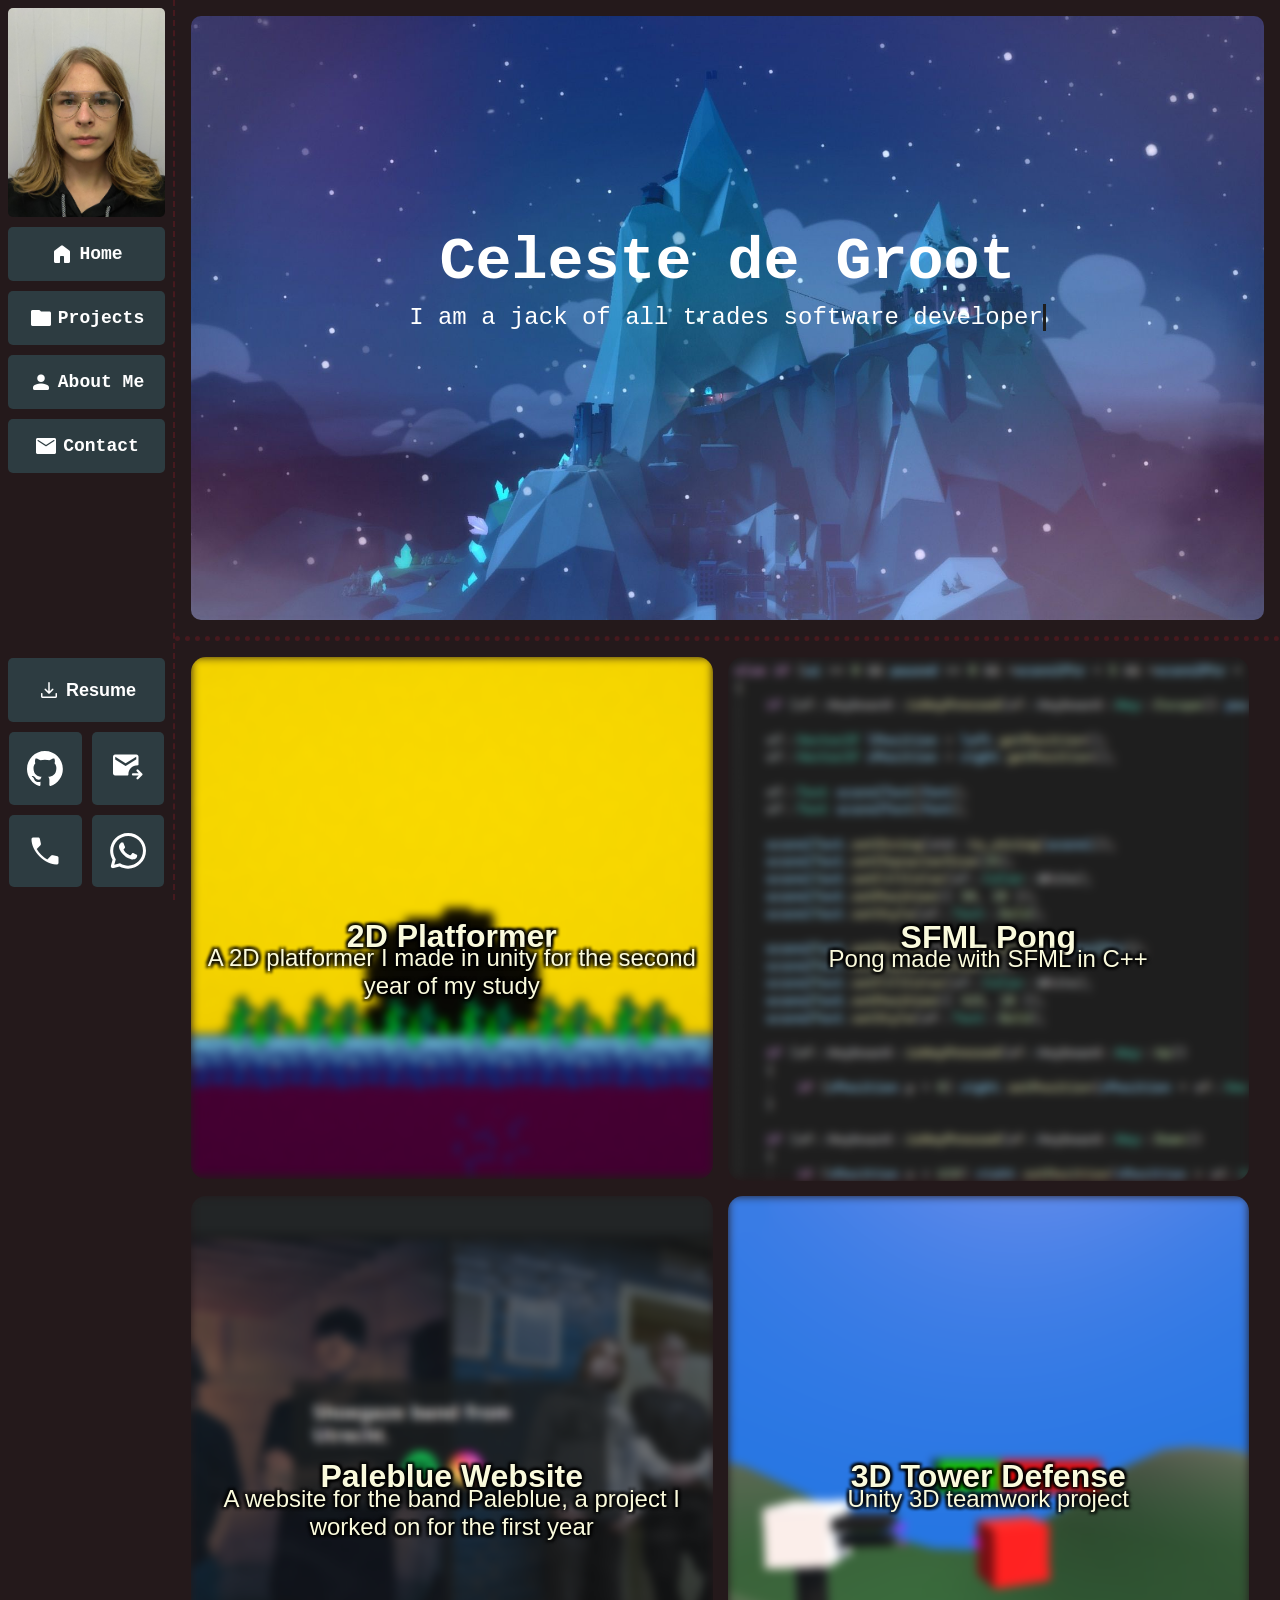
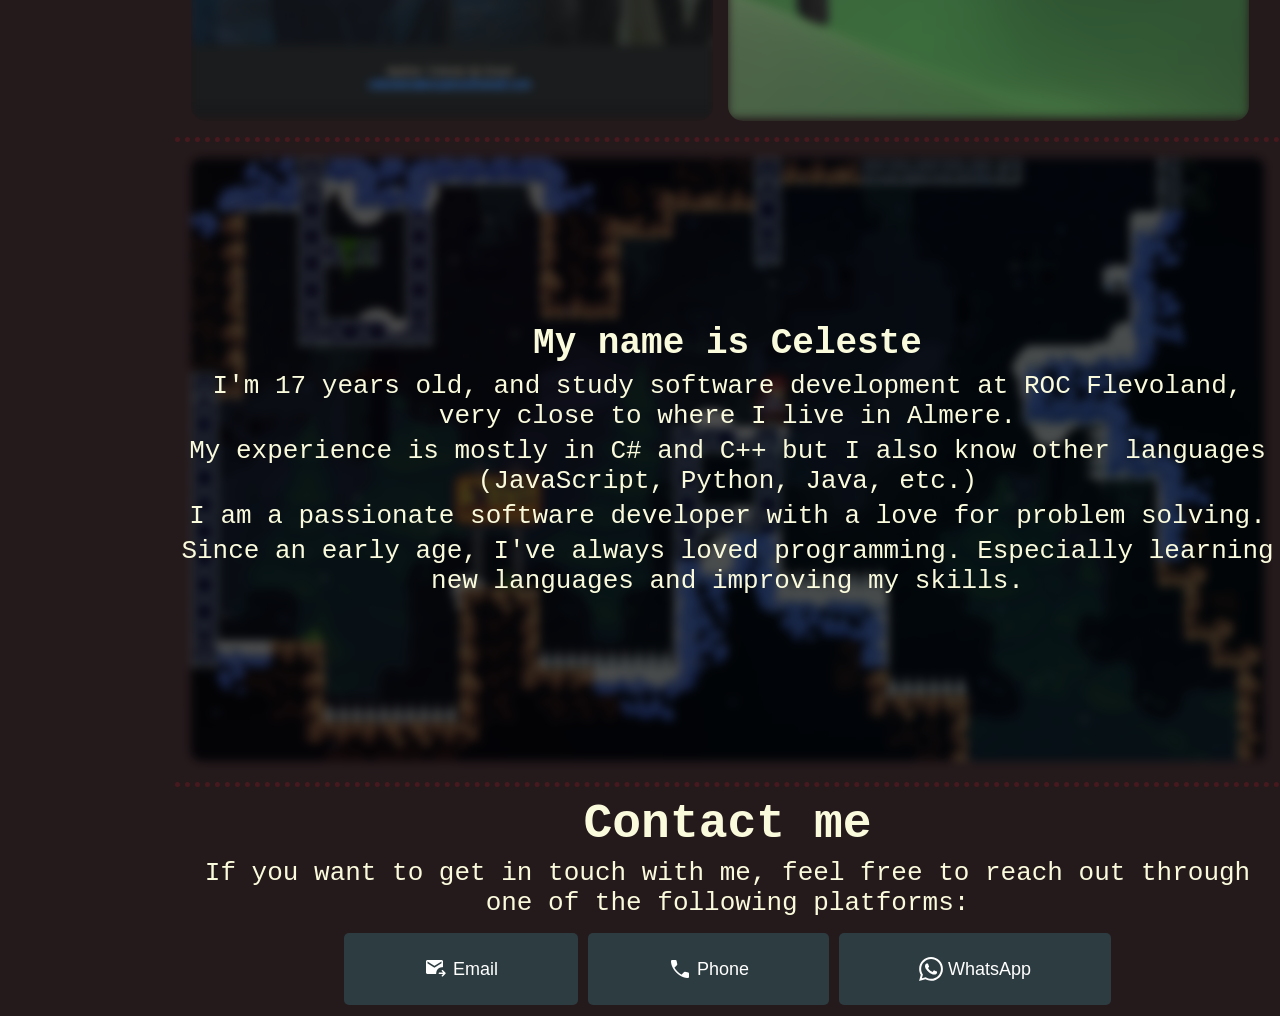
==== commit 6d03d2f9: "Updated text" ====
--- a/index.html
+++ b/index.html
@@ -82,7 +82,7 @@
                 <img src="/images/about-bg.jpg" draggable="false" alt="About me background image">
                 <div class="about-text">
                     <h2>My name is Celeste</h2>
-                    <p>I'm 16 years old, and study software development at ROC Flevoland, very close to where I live in Almere.</p>
+                    <p>I'm 17 years old, and study software development at ROC Flevoland, very close to where I live in Almere.</p>
                     <p>My experience is mostly in C# and C++ but I also know other languages (JavaScript, Python, Java, etc.)</p>
                     <p>I am a passionate software developer with a love for problem solving.</p>
                     <p>Since an early age, I've always loved programming. Especially learning new languages and improving my skills.</p>
--- a/styles.css
+++ b/styles.css
@@ -6,7 +6,7 @@
 }
 
 body {
-    background-color: rgb(30, 30, 30);
+    background-color: rgb(36, 25, 27);
     font-family: 'JetBrains Mono', monospace;
     height: 100%;
 }
@@ -36,7 +36,7 @@
     border-style: none dashed none none;
     border-color: rgb(70, 25, 30);
     border-width: 2px;
-    background-color: rgb(38, 23, 26);
+    background-color: rgb(36, 25, 27);
     flex-direction: column;
     padding: 3px;
 }
@@ -50,10 +50,10 @@
 }
 
 .content {
-    width: 100%;
+    width: calc(100% - 175px);
     position: static;
     overflow: auto;
-    margin-left: 150px;
+    margin-left: 175px;
 }
 
 .nav-bar img {
@@ -183,7 +183,7 @@
     width: 100%;
     padding: 1rem;
     border-style: none none dotted none;
-    border-color: rgb(110, 45, 100);
+    border-color: rgb(70, 25, 30);
     border-width: 5px;
 }
 
@@ -223,7 +223,7 @@
 
 @keyframes blink-caret {
   from, to { border-color: transparent }
-  50% { border-color: rgb(30, 30, 30); }
+  50% { border-color: rgb(70, 25, 30); }
 }
 
 .projects {
@@ -233,7 +233,7 @@
     gap: 15px;
     padding: 1rem;
     border-style: none none dotted none;
-    border-color: rgb(110, 45, 100);
+    border-color: rgb(70, 25, 30);
     border-width: 5px;
 }
 
@@ -297,7 +297,7 @@
     width: 100%;
     padding: 1rem;
     border-style: none none dotted none;
-    border-color: rgb(110, 45, 100);
+    border-color: rgb(70, 25, 30);
     border-width: 5px;
 }
 
